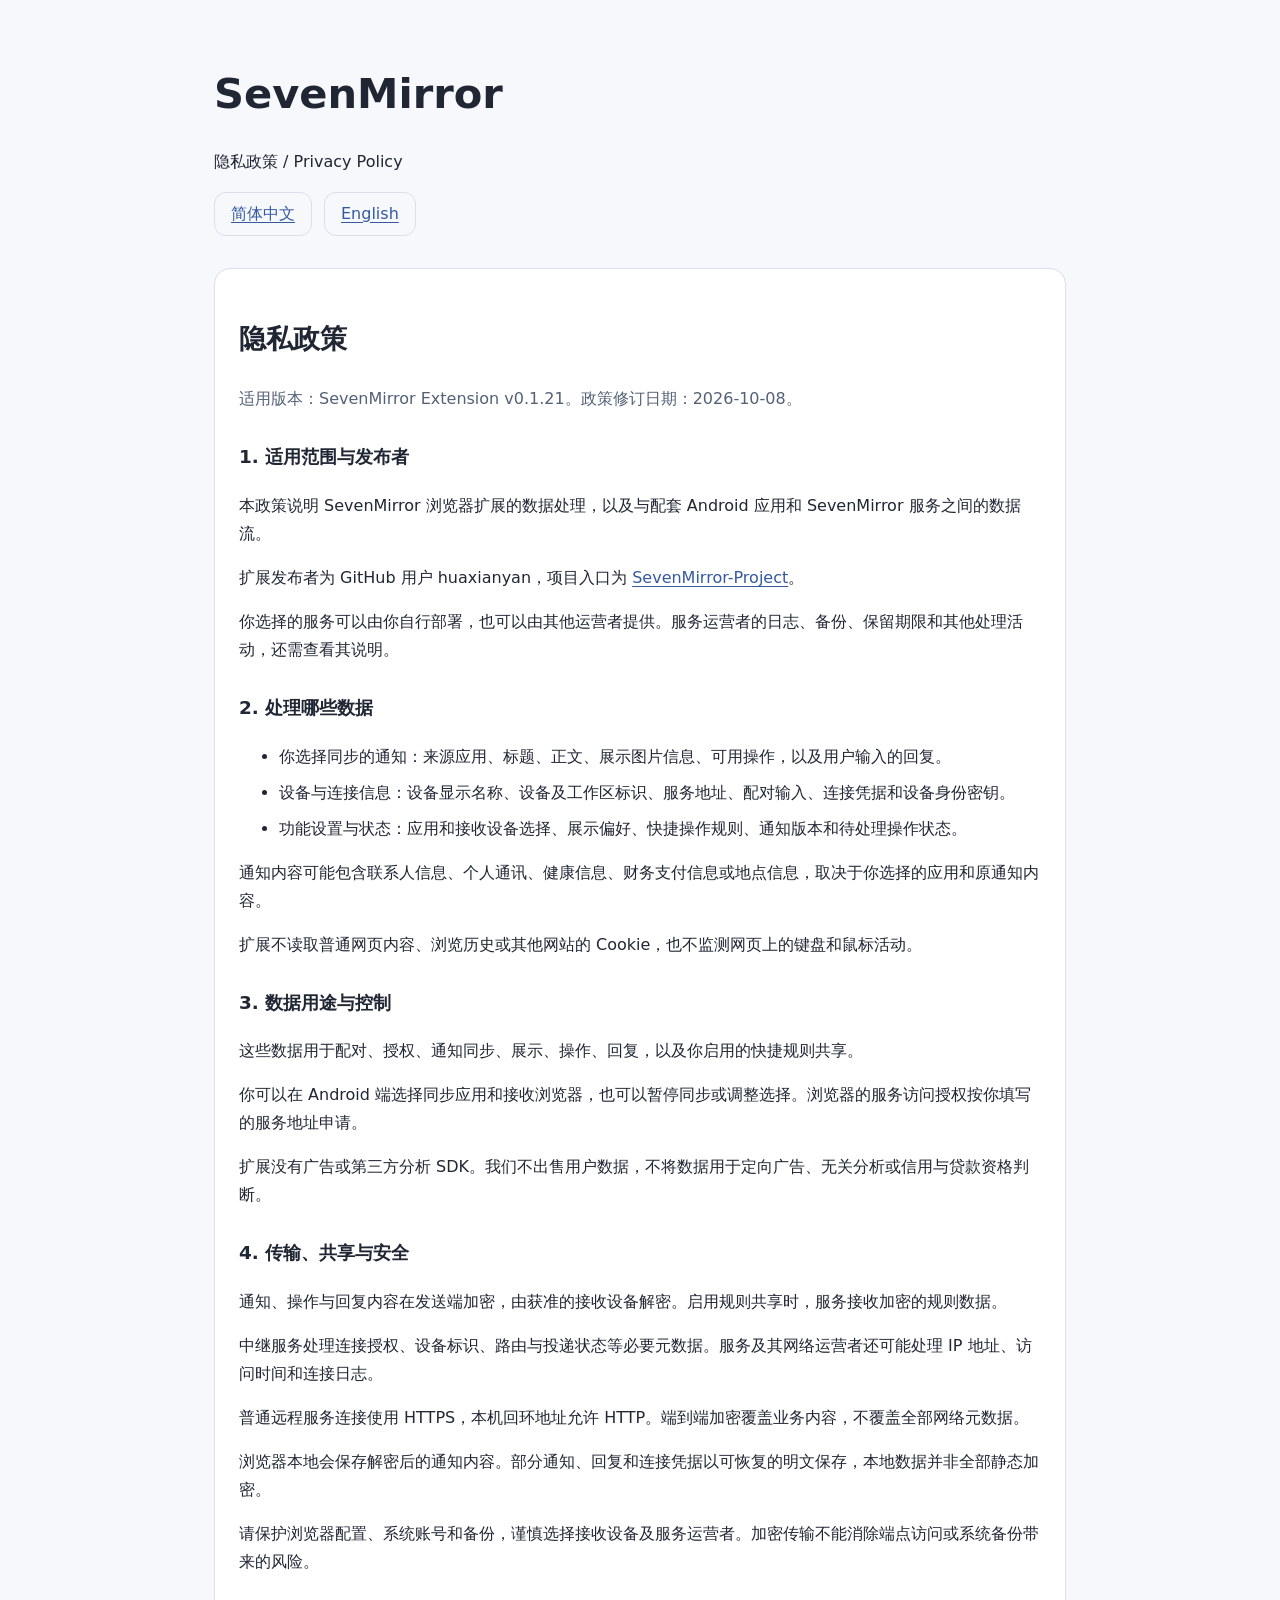
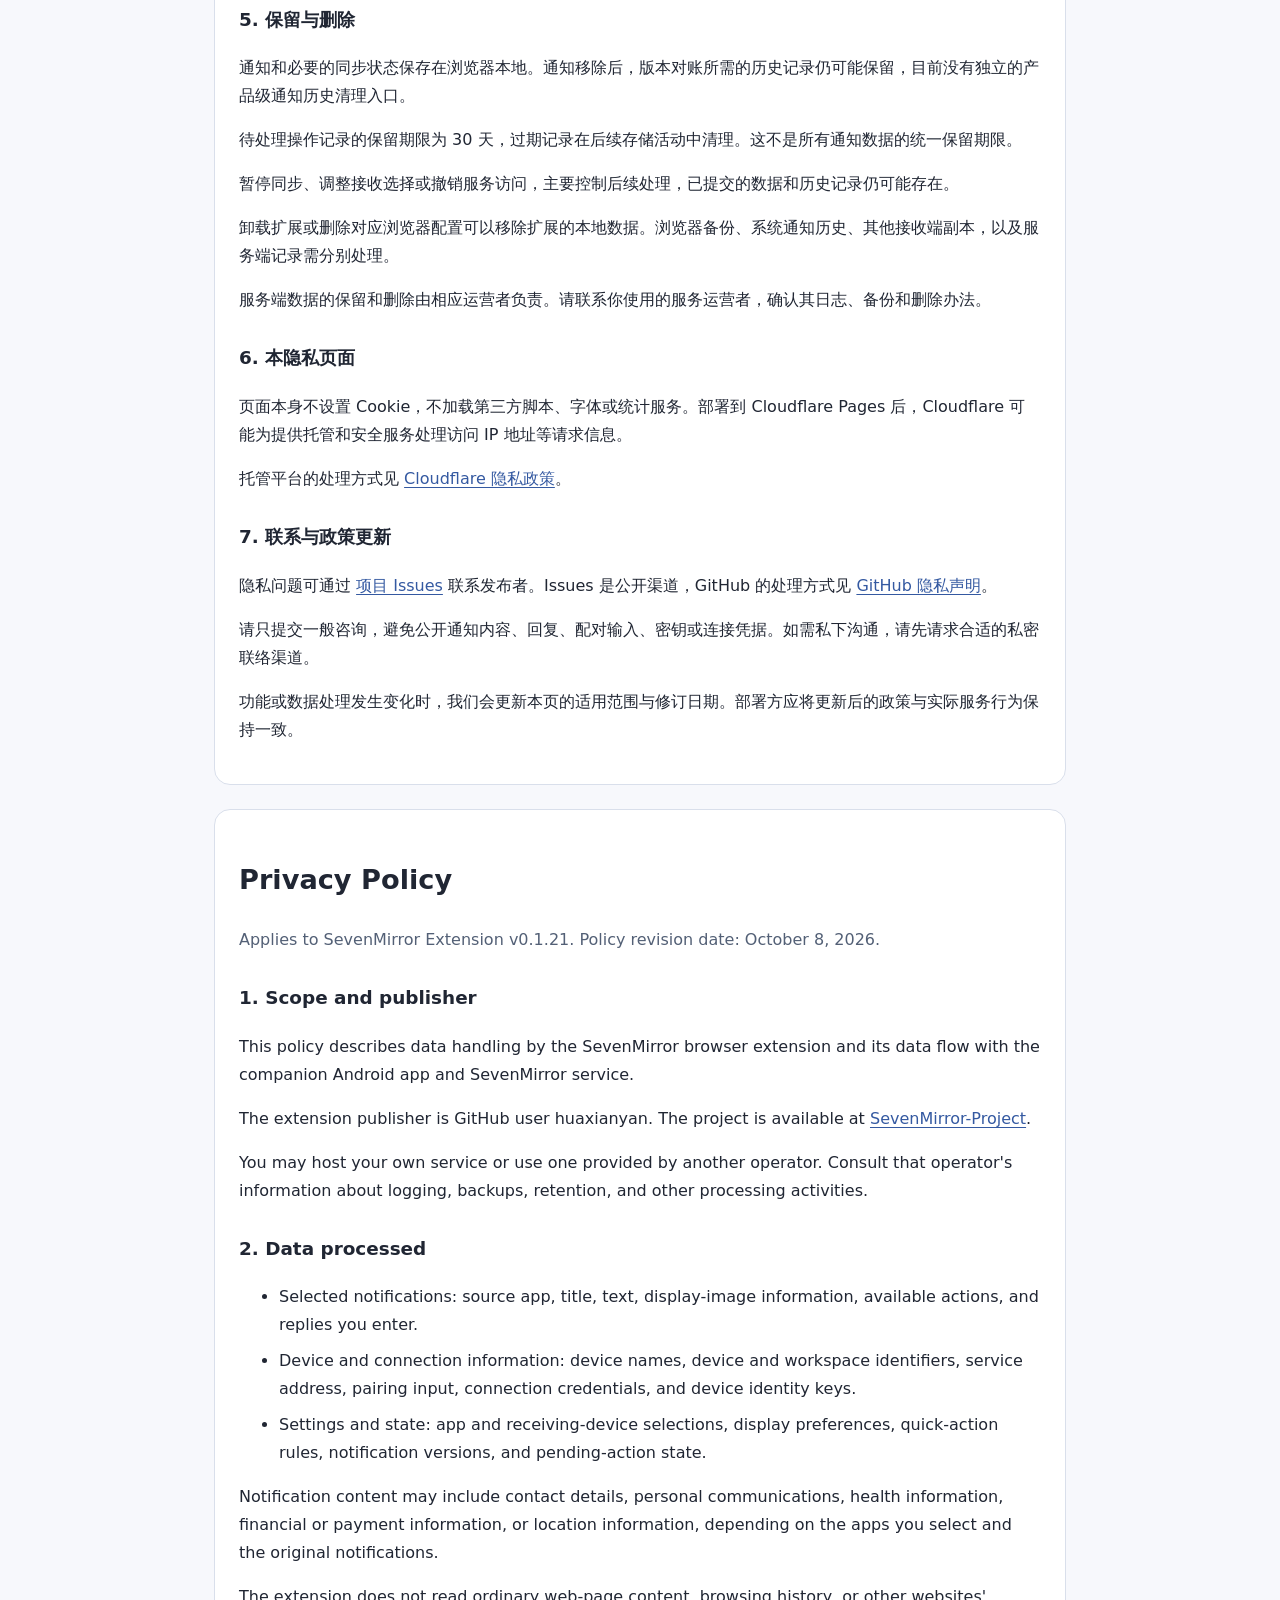
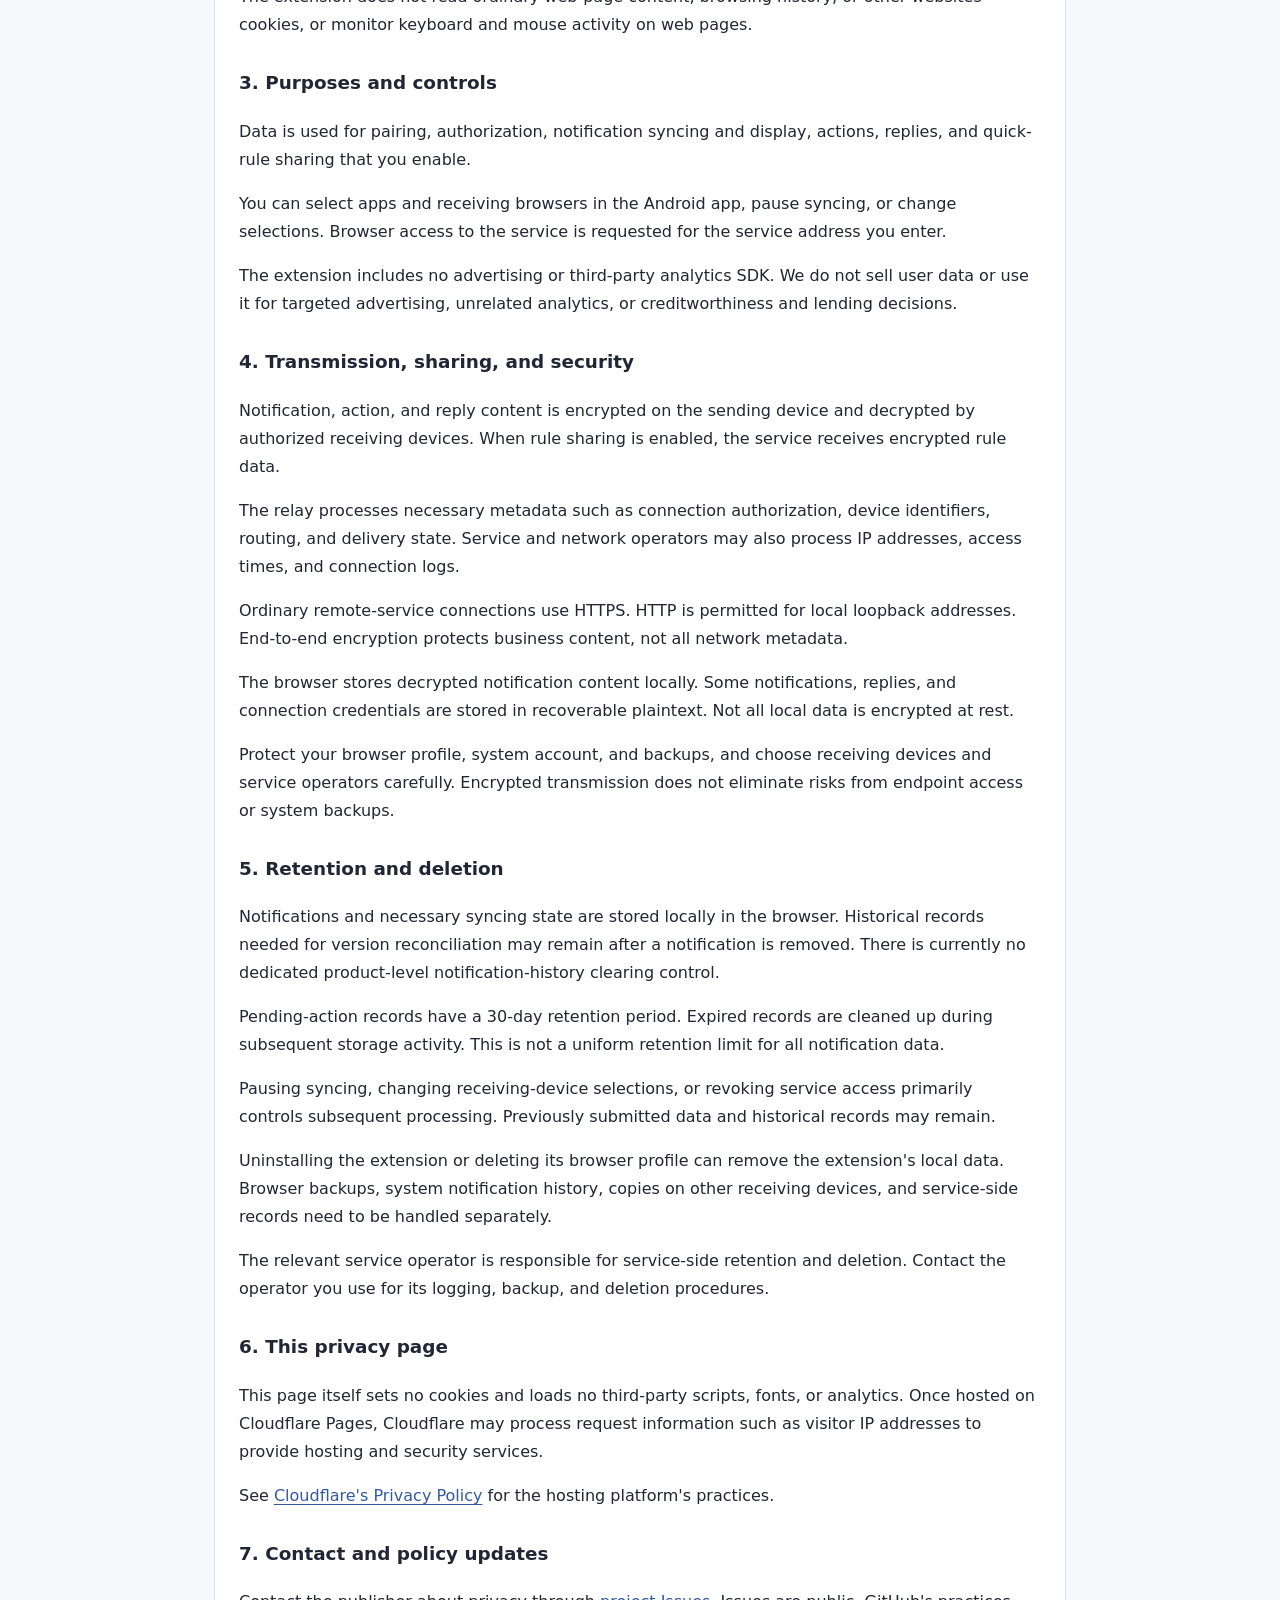
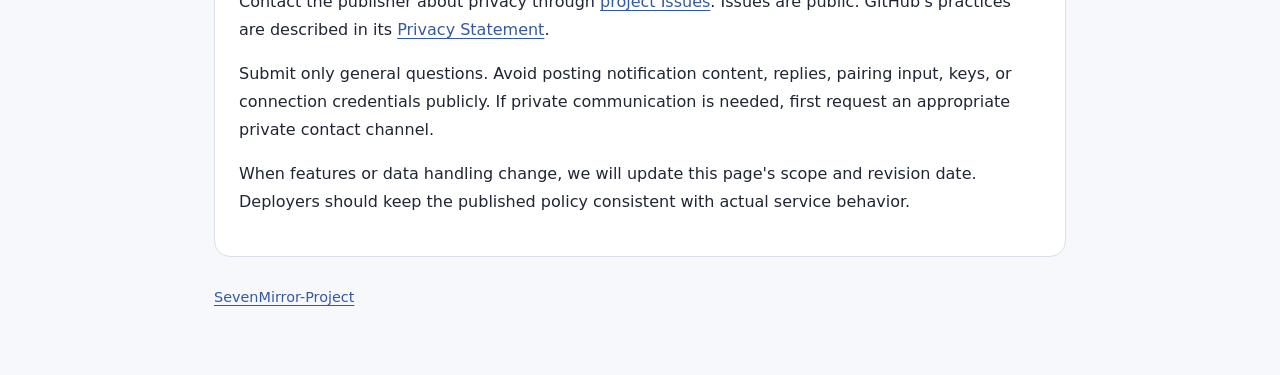
==== index.html @ 01449358 "docs: publish bilingual privacy policy as standalone Pages source" ====
<!doctype html>
<html lang="zh-CN">
<head>
  <meta charset="utf-8">
  <meta name="viewport" content="width=device-width, initial-scale=1">
  <meta name="description" content="SevenMirror 隐私政策 / SevenMirror Privacy Policy">
  <title>SevenMirror · 隐私政策 / Privacy Policy</title>
  <style>
    :root { color-scheme: light dark; --bg: #f7f8fc; --surface: #fff; --text: #202633; --muted: #536076; --line: #d9dfeb; --link: #3459a1; }
    * { box-sizing: border-box; }
    body { margin: 0; background: var(--bg); color: var(--text); font: 1rem/1.75 system-ui, -apple-system, "Segoe UI", sans-serif; }
    main { max-width: 900px; margin: 0 auto; padding: 40px 24px 64px; }
    header { margin-bottom: 32px; }
    h1 { font-size: clamp(1.8rem, 5vw, 2.6rem); line-height: 1.25; }
    h2 { font-size: 1.7rem; }
    h3 { margin-top: 28px; font-size: 1.15rem; }
    a { color: var(--link); text-underline-offset: 3px; overflow-wrap: anywhere; }
    a:focus-visible { outline: 3px solid var(--link); outline-offset: 4px; }
    nav { display: flex; flex-wrap: wrap; gap: 12px; }
    nav a { display: inline-flex; align-items: center; min-height: 44px; padding: 6px 16px; border: 1px solid var(--line); border-radius: 12px; }
    article { padding: 24px; margin-top: 24px; border: 1px solid var(--line); border-radius: 16px; background: var(--surface); scroll-margin-top: 20px; }
    .meta, footer { color: var(--muted); }
    li { margin: 8px 0; }
    footer { margin-top: 28px; font-size: .9rem; }
    @media (prefers-color-scheme: dark) { :root { --bg: #11151c; --surface: #1a202b; --text: #e6eaf2; --muted: #b1bdcf; --line: #3d485c; --link: #a9c5ff; } }
    @media (max-width: 600px) { main { padding: 24px 16px 40px; } article { padding: 20px 16px; } }
  </style>
</head>
<body>
<main>
  <header>
    <h1>SevenMirror</h1>
    <p>隐私政策 / Privacy Policy</p>
    <nav aria-label="语言 / Language"><a href="#zh" lang="zh-CN">简体中文</a><a href="#en" lang="en">English</a></nav>
  </header>
  <article id="zh" lang="zh-CN" aria-labelledby="zh-title">
    <h2 id="zh-title">隐私政策</h2>
    <p class="meta">适用版本：SevenMirror Extension v0.1.21。政策修订日期：2026-10-08。</p>
    <h3>1. 适用范围与发布者</h3>
    <p>本政策说明 SevenMirror 浏览器扩展的数据处理，以及与配套 Android 应用和 SevenMirror 服务之间的数据流。</p>
    <p>扩展发布者为 GitHub 用户 huaxianyan，项目入口为 <a href="https://github.com/huaxianyan/SevenMirror-Project">SevenMirror-Project</a>。</p>
    <p>你选择的服务可以由你自行部署，也可以由其他运营者提供。服务运营者的日志、备份、保留期限和其他处理活动，还需查看其说明。</p>
    <h3>2. 处理哪些数据</h3>
    <ul>
      <li>你选择同步的通知：来源应用、标题、正文、展示图片信息、可用操作，以及用户输入的回复。</li>
      <li>设备与连接信息：设备显示名称、设备及工作区标识、服务地址、配对输入、连接凭据和设备身份密钥。</li>
      <li>功能设置与状态：应用和接收设备选择、展示偏好、快捷操作规则、通知版本和待处理操作状态。</li>
    </ul>
    <p>通知内容可能包含联系人信息、个人通讯、健康信息、财务支付信息或地点信息，取决于你选择的应用和原通知内容。</p>
    <p>扩展不读取普通网页内容、浏览历史或其他网站的 Cookie，也不监测网页上的键盘和鼠标活动。</p>
    <h3>3. 数据用途与控制</h3>
    <p>这些数据用于配对、授权、通知同步、展示、操作、回复，以及你启用的快捷规则共享。</p>
    <p>你可以在 Android 端选择同步应用和接收浏览器，也可以暂停同步或调整选择。浏览器的服务访问授权按你填写的服务地址申请。</p>
    <p>扩展没有广告或第三方分析 SDK。我们不出售用户数据，不将数据用于定向广告、无关分析或信用与贷款资格判断。</p>
    <h3>4. 传输、共享与安全</h3>
    <p>通知、操作与回复内容在发送端加密，由获准的接收设备解密。启用规则共享时，服务接收加密的规则数据。</p>
    <p>中继服务处理连接授权、设备标识、路由与投递状态等必要元数据。服务及其网络运营者还可能处理 IP 地址、访问时间和连接日志。</p>
    <p>普通远程服务连接使用 HTTPS，本机回环地址允许 HTTP。端到端加密覆盖业务内容，不覆盖全部网络元数据。</p>
    <p>浏览器本地会保存解密后的通知内容。部分通知、回复和连接凭据以可恢复的明文保存，本地数据并非全部静态加密。</p>
    <p>请保护浏览器配置、系统账号和备份，谨慎选择接收设备及服务运营者。加密传输不能消除端点访问或系统备份带来的风险。</p>
    <h3>5. 保留与删除</h3>
    <p>通知和必要的同步状态保存在浏览器本地。通知移除后，版本对账所需的历史记录仍可能保留，目前没有独立的产品级通知历史清理入口。</p>
    <p>待处理操作记录的保留期限为 30 天，过期记录在后续存储活动中清理。这不是所有通知数据的统一保留期限。</p>
    <p>暂停同步、调整接收选择或撤销服务访问，主要控制后续处理，已提交的数据和历史记录仍可能存在。</p>
    <p>卸载扩展或删除对应浏览器配置可以移除扩展的本地数据。浏览器备份、系统通知历史、其他接收端副本，以及服务端记录需分别处理。</p>
    <p>服务端数据的保留和删除由相应运营者负责。请联系你使用的服务运营者，确认其日志、备份和删除办法。</p>
    <h3>6. 本隐私页面</h3>
    <p>页面本身不设置 Cookie，不加载第三方脚本、字体或统计服务。部署到 Cloudflare Pages 后，Cloudflare 可能为提供托管和安全服务处理访问 IP 地址等请求信息。</p>
    <p>托管平台的处理方式见 <a href="https://www.cloudflare.com/privacypolicy/">Cloudflare 隐私政策</a>。</p>
    <h3>7. 联系与政策更新</h3>
    <p>隐私问题可通过 <a href="https://github.com/huaxianyan/SevenMirror-Project/issues">项目 Issues</a> 联系发布者。Issues 是公开渠道，GitHub 的处理方式见 <a href="https://docs.github.com/en/site-policy/privacy-policies/github-general-privacy-statement">GitHub 隐私声明</a>。</p>
    <p>请只提交一般咨询，避免公开通知内容、回复、配对输入、密钥或连接凭据。如需私下沟通，请先请求合适的私密联络渠道。</p>
    <p>功能或数据处理发生变化时，我们会更新本页的适用范围与修订日期。部署方应将更新后的政策与实际服务行为保持一致。</p>
  </article>
  <article id="en" lang="en" aria-labelledby="en-title">
    <h2 id="en-title">Privacy Policy</h2>
    <p class="meta">Applies to SevenMirror Extension v0.1.21. Policy revision date: October 8, 2026.</p>
    <h3>1. Scope and publisher</h3>
    <p>This policy describes data handling by the SevenMirror browser extension and its data flow with the companion Android app and SevenMirror service.</p>
    <p>The extension publisher is GitHub user huaxianyan. The project is available at <a href="https://github.com/huaxianyan/SevenMirror-Project">SevenMirror-Project</a>.</p>
    <p>You may host your own service or use one provided by another operator. Consult that operator's information about logging, backups, retention, and other processing activities.</p>
    <h3>2. Data processed</h3>
    <ul>
      <li>Selected notifications: source app, title, text, display-image information, available actions, and replies you enter.</li>
      <li>Device and connection information: device names, device and workspace identifiers, service address, pairing input, connection credentials, and device identity keys.</li>
      <li>Settings and state: app and receiving-device selections, display preferences, quick-action rules, notification versions, and pending-action state.</li>
    </ul>
    <p>Notification content may include contact details, personal communications, health information, financial or payment information, or location information, depending on the apps you select and the original notifications.</p>
    <p>The extension does not read ordinary web-page content, browsing history, or other websites' cookies, or monitor keyboard and mouse activity on web pages.</p>
    <h3>3. Purposes and controls</h3>
    <p>Data is used for pairing, authorization, notification syncing and display, actions, replies, and quick-rule sharing that you enable.</p>
    <p>You can select apps and receiving browsers in the Android app, pause syncing, or change selections. Browser access to the service is requested for the service address you enter.</p>
    <p>The extension includes no advertising or third-party analytics SDK. We do not sell user data or use it for targeted advertising, unrelated analytics, or creditworthiness and lending decisions.</p>
    <h3>4. Transmission, sharing, and security</h3>
    <p>Notification, action, and reply content is encrypted on the sending device and decrypted by authorized receiving devices. When rule sharing is enabled, the service receives encrypted rule data.</p>
    <p>The relay processes necessary metadata such as connection authorization, device identifiers, routing, and delivery state. Service and network operators may also process IP addresses, access times, and connection logs.</p>
    <p>Ordinary remote-service connections use HTTPS. HTTP is permitted for local loopback addresses. End-to-end encryption protects business content, not all network metadata.</p>
    <p>The browser stores decrypted notification content locally. Some notifications, replies, and connection credentials are stored in recoverable plaintext. Not all local data is encrypted at rest.</p>
    <p>Protect your browser profile, system account, and backups, and choose receiving devices and service operators carefully. Encrypted transmission does not eliminate risks from endpoint access or system backups.</p>
    <h3>5. Retention and deletion</h3>
    <p>Notifications and necessary syncing state are stored locally in the browser. Historical records needed for version reconciliation may remain after a notification is removed. There is currently no dedicated product-level notification-history clearing control.</p>
    <p>Pending-action records have a 30-day retention period. Expired records are cleaned up during subsequent storage activity. This is not a uniform retention limit for all notification data.</p>
    <p>Pausing syncing, changing receiving-device selections, or revoking service access primarily controls subsequent processing. Previously submitted data and historical records may remain.</p>
    <p>Uninstalling the extension or deleting its browser profile can remove the extension's local data. Browser backups, system notification history, copies on other receiving devices, and service-side records need to be handled separately.</p>
    <p>The relevant service operator is responsible for service-side retention and deletion. Contact the operator you use for its logging, backup, and deletion procedures.</p>
    <h3>6. This privacy page</h3>
    <p>This page itself sets no cookies and loads no third-party scripts, fonts, or analytics. Once hosted on Cloudflare Pages, Cloudflare may process request information such as visitor IP addresses to provide hosting and security services.</p>
    <p>See <a href="https://www.cloudflare.com/privacypolicy/">Cloudflare's Privacy Policy</a> for the hosting platform's practices.</p>
    <h3>7. Contact and policy updates</h3>
    <p>Contact the publisher about privacy through <a href="https://github.com/huaxianyan/SevenMirror-Project/issues">project Issues</a>. Issues are public. GitHub's practices are described in its <a href="https://docs.github.com/en/site-policy/privacy-policies/github-general-privacy-statement">Privacy Statement</a>.</p>
    <p>Submit only general questions. Avoid posting notification content, replies, pairing input, keys, or connection credentials publicly. If private communication is needed, first request an appropriate private contact channel.</p>
    <p>When features or data handling change, we will update this page's scope and revision date. Deployers should keep the published policy consistent with actual service behavior.</p>
  </article>
  <footer><a href="https://github.com/huaxianyan/SevenMirror-Project">SevenMirror-Project</a></footer>
</main>
</body>
</html>
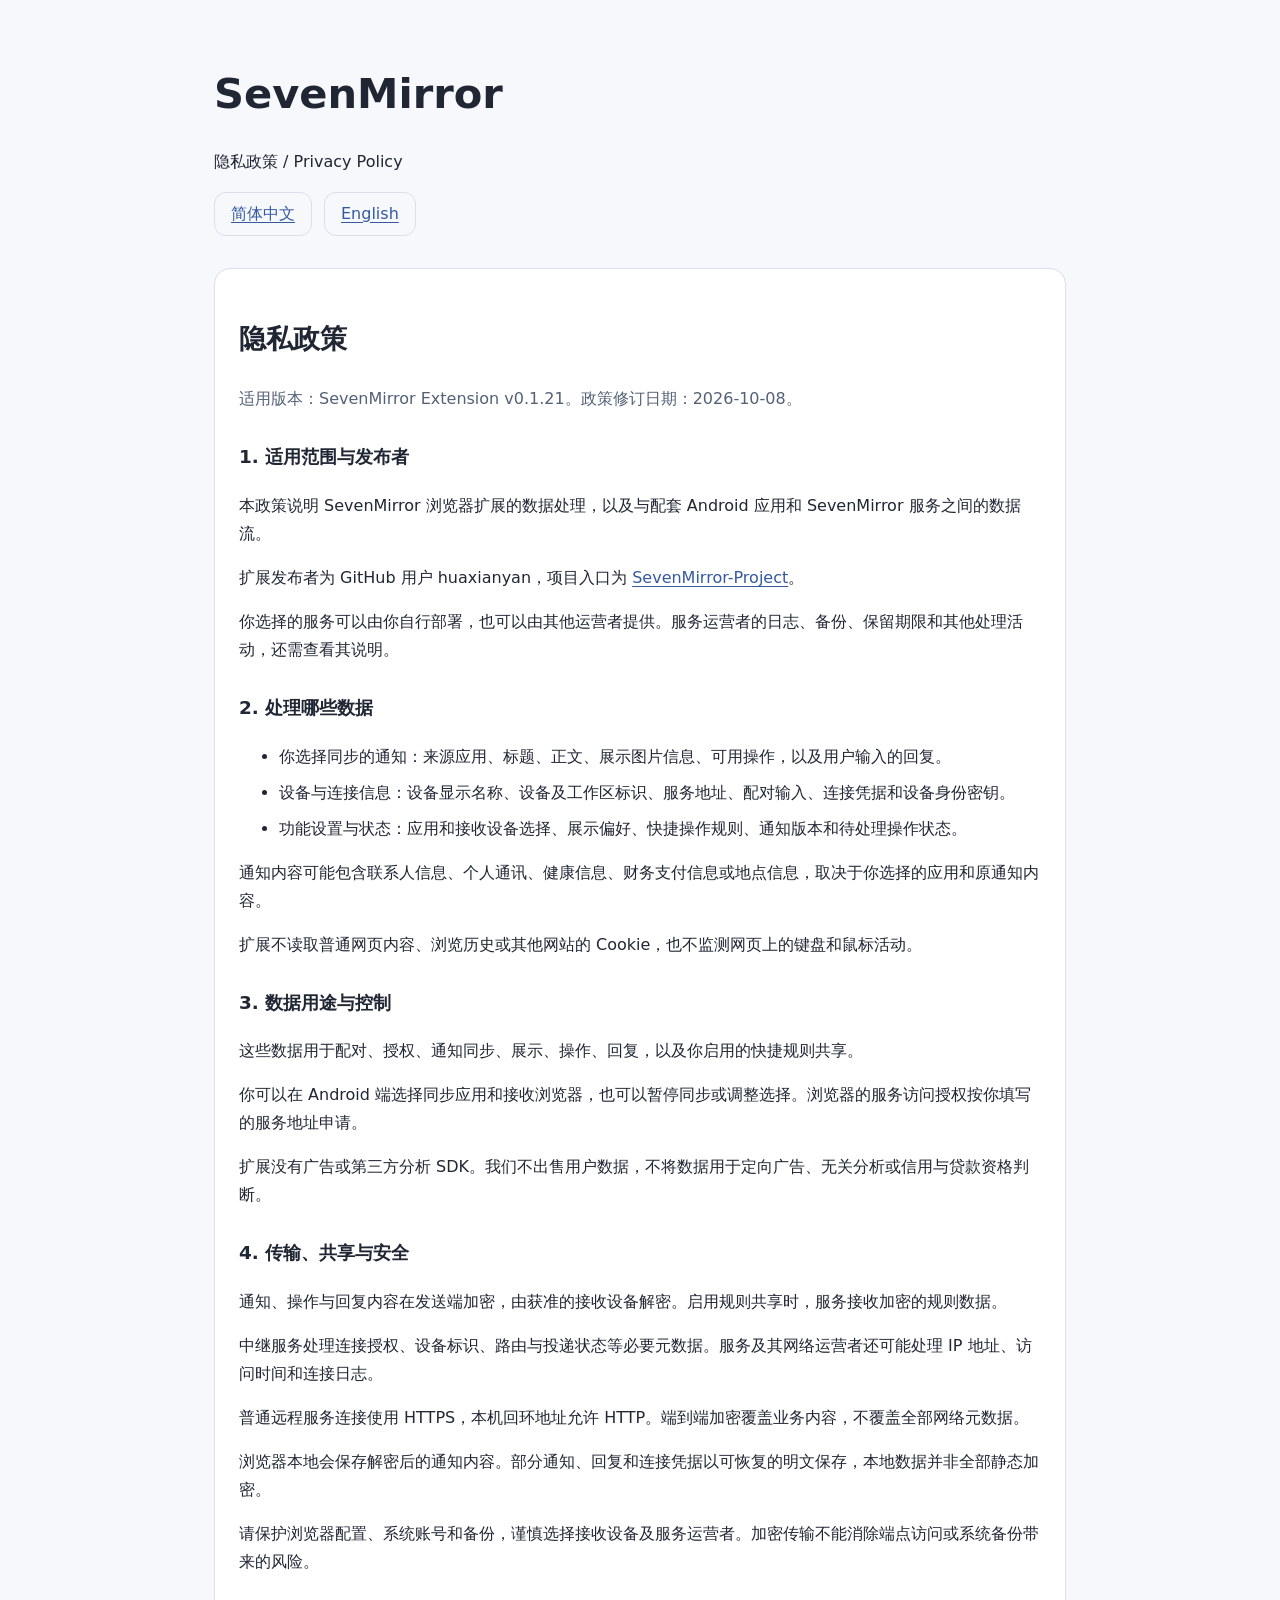
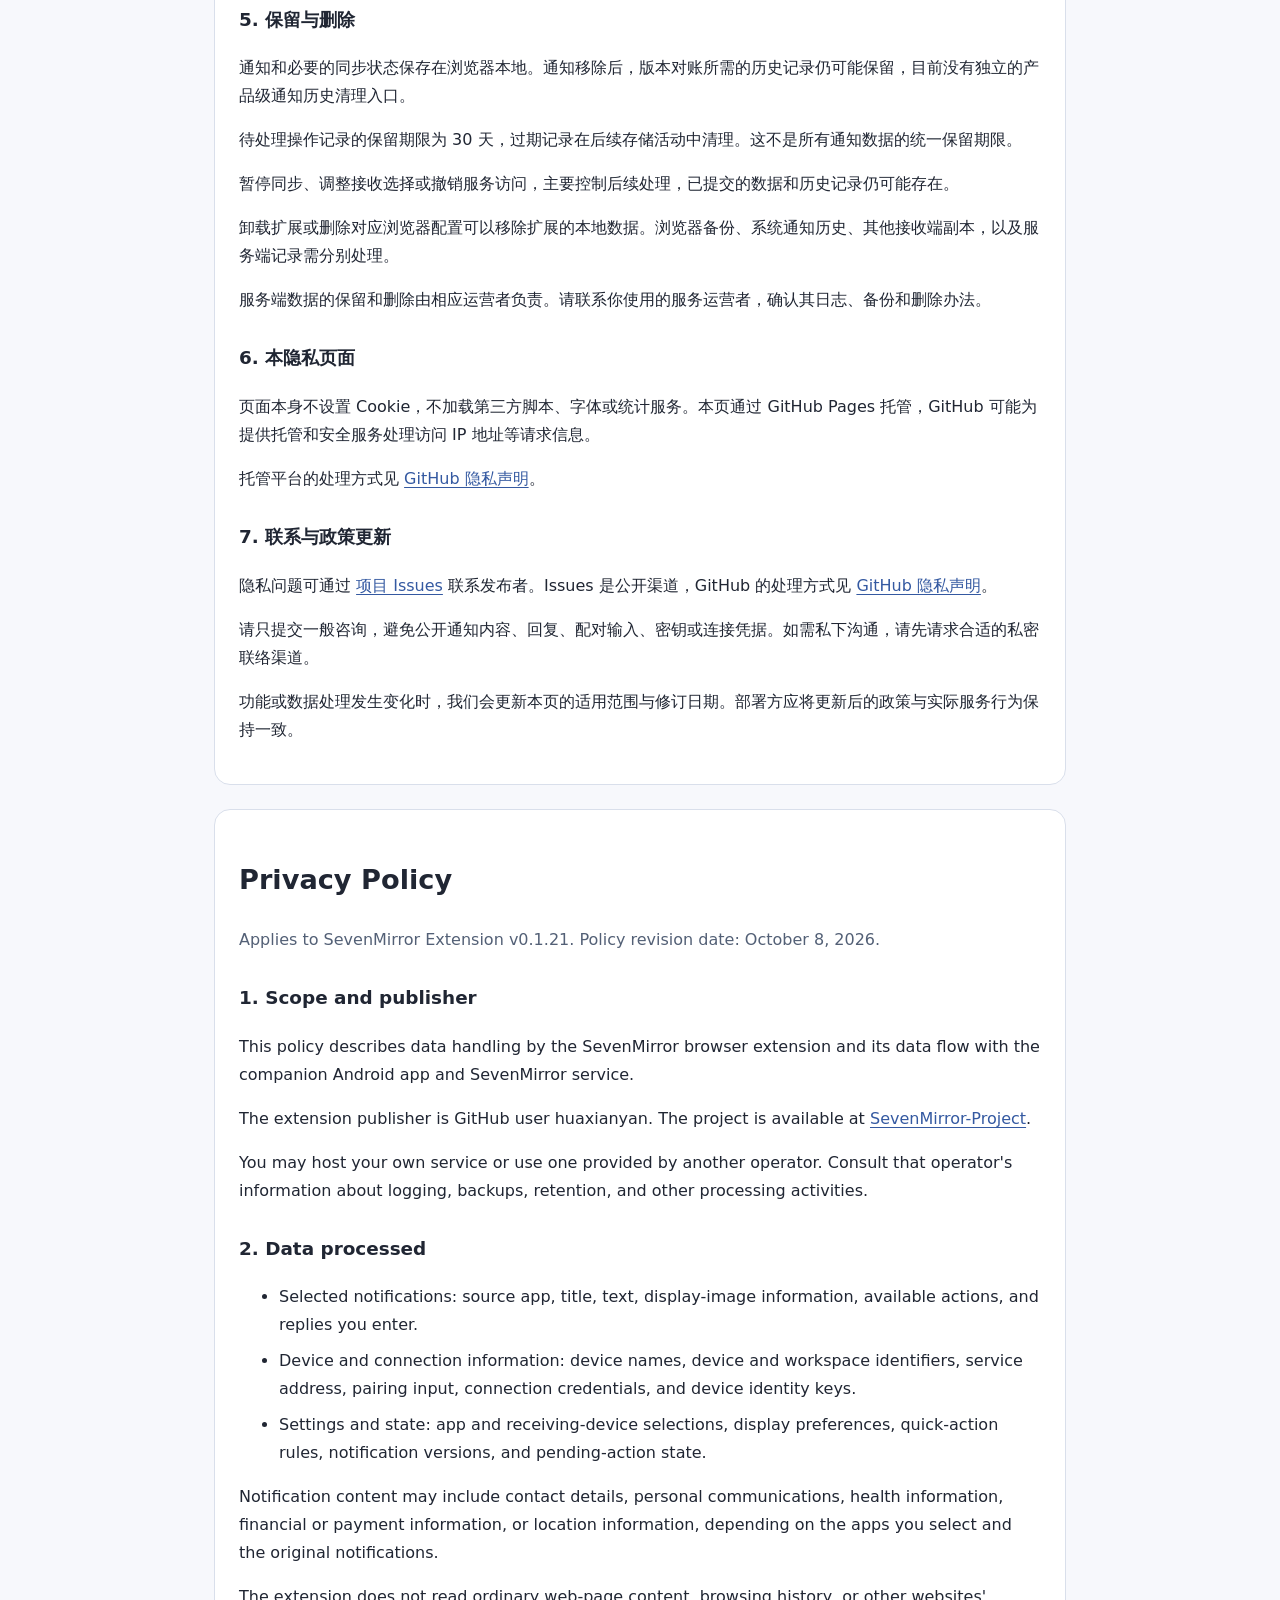
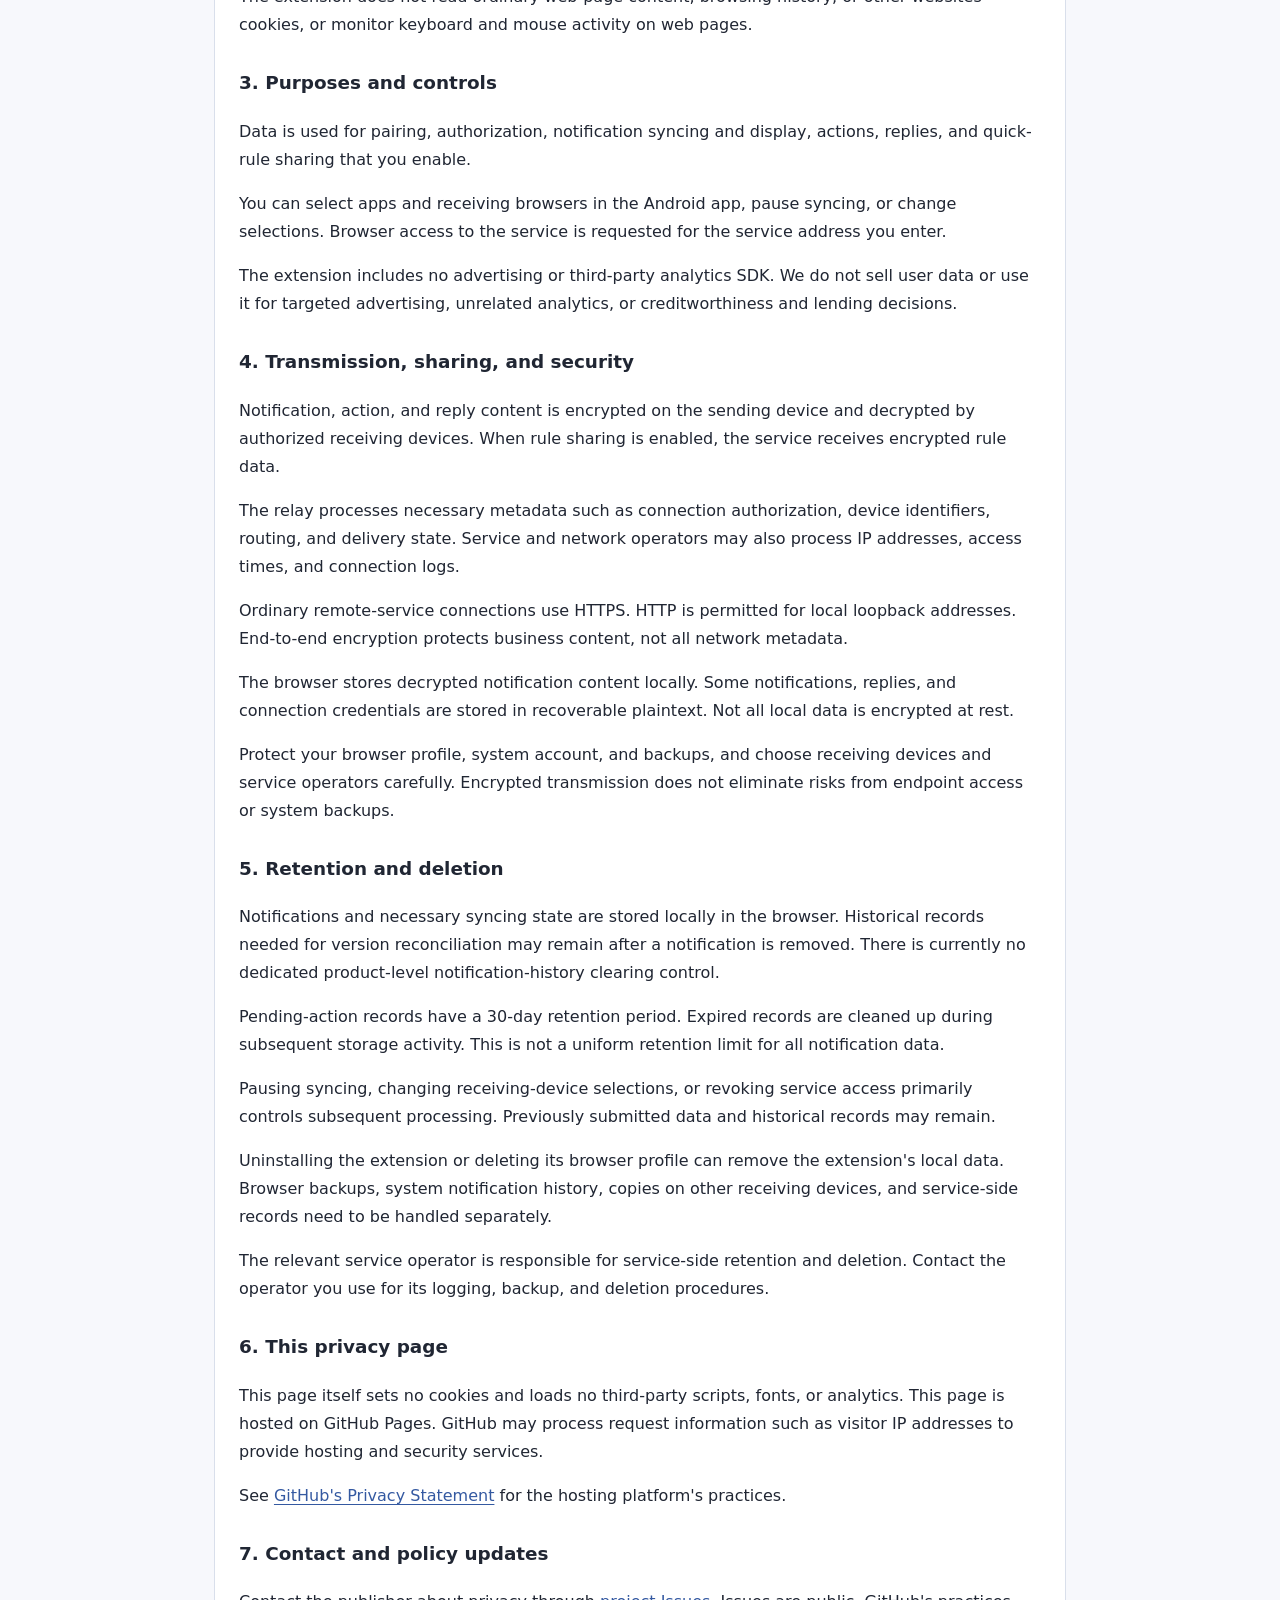
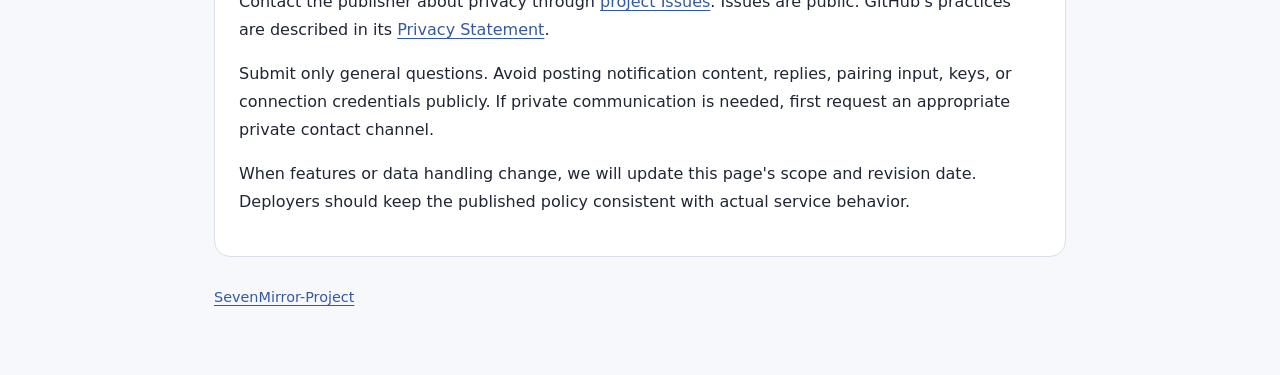
==== commit 6d0b980c: "docs: switch privacy hosting disclosures to GitHub Pages" ====
--- a/index.html
+++ b/index.html
@@ -65,8 +65,8 @@
     <p>卸载扩展或删除对应浏览器配置可以移除扩展的本地数据。浏览器备份、系统通知历史、其他接收端副本，以及服务端记录需分别处理。</p>
     <p>服务端数据的保留和删除由相应运营者负责。请联系你使用的服务运营者，确认其日志、备份和删除办法。</p>
     <h3>6. 本隐私页面</h3>
-    <p>页面本身不设置 Cookie，不加载第三方脚本、字体或统计服务。部署到 Cloudflare Pages 后，Cloudflare 可能为提供托管和安全服务处理访问 IP 地址等请求信息。</p>
-    <p>托管平台的处理方式见 <a href="https://www.cloudflare.com/privacypolicy/">Cloudflare 隐私政策</a>。</p>
+    <p>页面本身不设置 Cookie，不加载第三方脚本、字体或统计服务。本页通过 GitHub Pages 托管，GitHub 可能为提供托管和安全服务处理访问 IP 地址等请求信息。</p>
+    <p>托管平台的处理方式见 <a href="https://docs.github.com/en/site-policy/privacy-policies/github-general-privacy-statement">GitHub 隐私声明</a>。</p>
     <h3>7. 联系与政策更新</h3>
     <p>隐私问题可通过 <a href="https://github.com/huaxianyan/SevenMirror-Project/issues">项目 Issues</a> 联系发布者。Issues 是公开渠道，GitHub 的处理方式见 <a href="https://docs.github.com/en/site-policy/privacy-policies/github-general-privacy-statement">GitHub 隐私声明</a>。</p>
     <p>请只提交一般咨询，避免公开通知内容、回复、配对输入、密钥或连接凭据。如需私下沟通，请先请求合适的私密联络渠道。</p>
@@ -104,8 +104,8 @@
     <p>Uninstalling the extension or deleting its browser profile can remove the extension's local data. Browser backups, system notification history, copies on other receiving devices, and service-side records need to be handled separately.</p>
     <p>The relevant service operator is responsible for service-side retention and deletion. Contact the operator you use for its logging, backup, and deletion procedures.</p>
     <h3>6. This privacy page</h3>
-    <p>This page itself sets no cookies and loads no third-party scripts, fonts, or analytics. Once hosted on Cloudflare Pages, Cloudflare may process request information such as visitor IP addresses to provide hosting and security services.</p>
-    <p>See <a href="https://www.cloudflare.com/privacypolicy/">Cloudflare's Privacy Policy</a> for the hosting platform's practices.</p>
+    <p>This page itself sets no cookies and loads no third-party scripts, fonts, or analytics. This page is hosted on GitHub Pages. GitHub may process request information such as visitor IP addresses to provide hosting and security services.</p>
+    <p>See <a href="https://docs.github.com/en/site-policy/privacy-policies/github-general-privacy-statement">GitHub's Privacy Statement</a> for the hosting platform's practices.</p>
     <h3>7. Contact and policy updates</h3>
     <p>Contact the publisher about privacy through <a href="https://github.com/huaxianyan/SevenMirror-Project/issues">project Issues</a>. Issues are public. GitHub's practices are described in its <a href="https://docs.github.com/en/site-policy/privacy-policies/github-general-privacy-statement">Privacy Statement</a>.</p>
     <p>Submit only general questions. Avoid posting notification content, replies, pairing input, keys, or connection credentials publicly. If private communication is needed, first request an appropriate private contact channel.</p>
